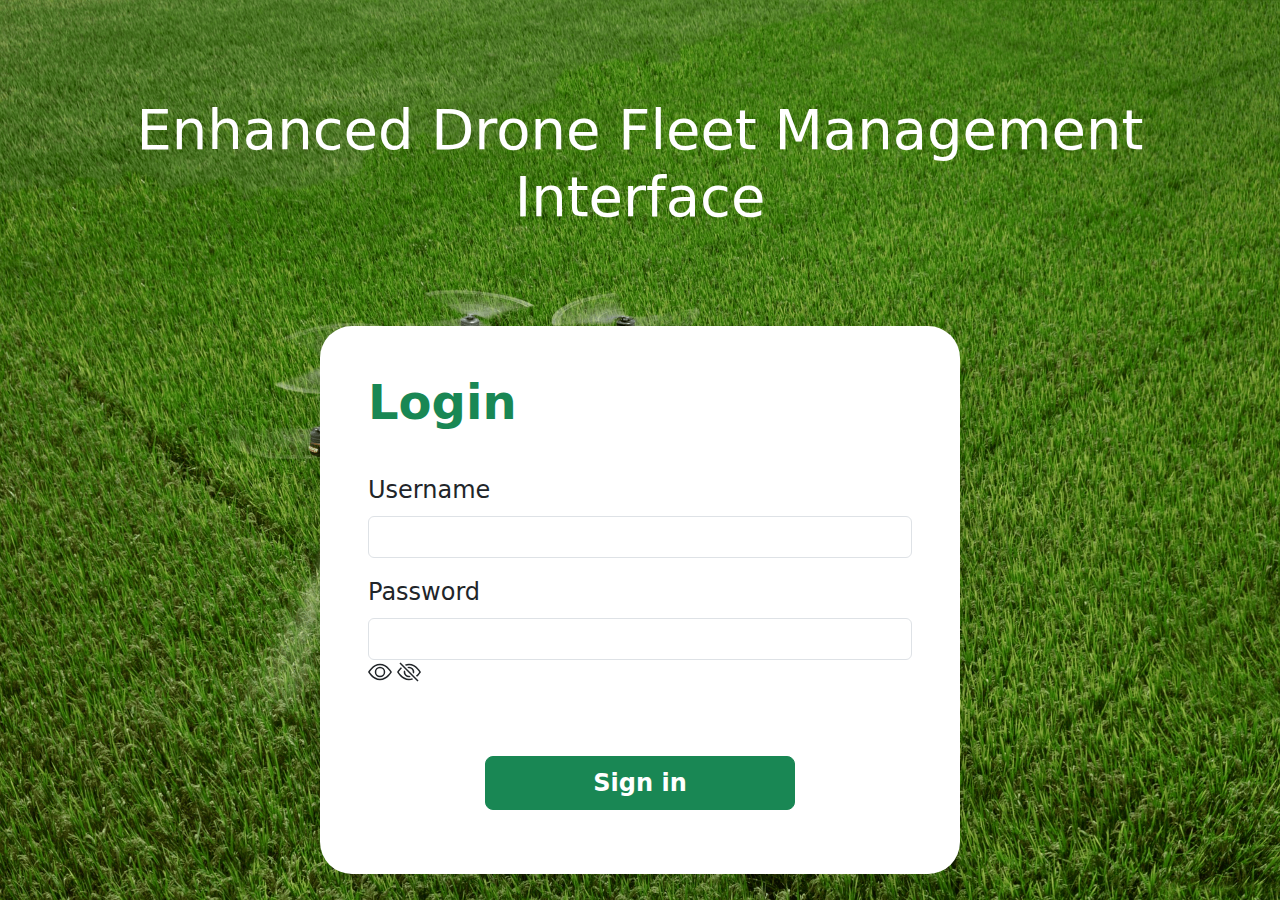
==== index.html @ ec28215e "login page" ====
<html lang="en">

<head>
    <meta charset="UTF-8">
    <meta name="viewport" content="width=device-width, initial-scale=1.0">
    <title>Document</title>
    <link rel="stylesheet" href="/bootstrap/css/bootstrap.min.css">
    <link rel="stylesheet" href="/assets/css/custom.css">
</head>

<body class="m-0 p-0">
    <main>
        <section class="min-vh-100 row flex-column justify-content-flex-start align-items-center m-0">
            <img src="/assets/images/drone.png" alt="background"
                class="img-fluid position-absolute w-100 h-100 overflow-hidden z-n1 p-0">
            <h1 class="text-center text-white display-4 fw-normal mt-6 mb-6">Enhanced Drone Fleet Management Interface
            </h1>
            <div class="col-11 col-sm-8 col-lg-6 col-xxl-4 border-0 shadow-lg p-5 rounded-5 bg-white">
                <h1 class="display-5 fw-semibold mb-5 text-success">Login</h1>
                <form class="row g-3 flex-column">
                    <div class="col-12 my-2">
                        <label for="inputUsername" class="form-label fs-4 fst-normal">Username</label>
                        <input type="text" class="form-control py-2" id="inputUsername">
                    </div>
                    <div class="col-12 my-2">
                        <label for="inputPassword" class="form-label fs-4 fst-normal">Password</label>
                        <input type="password" class="form-control py-2" id="inputPassword">
                        <svg xmlns="http://www.w3.org/2000/svg" width="24" height="24" fill="currentColor"
                            class="bi bi-eye" viewBox="0 0 16 16">
                            <path
                                d="M16 8s-3-5.5-8-5.5S0 8 0 8s3 5.5 8 5.5S16 8 16 8M1.173 8a13 13 0 0 1 1.66-2.043C4.12 4.668 5.88 3.5 8 3.5s3.879 1.168 5.168 2.457A13 13 0 0 1 14.828 8q-.086.13-.195.288c-.335.48-.83 1.12-1.465 1.755C11.879 11.332 10.119 12.5 8 12.5s-3.879-1.168-5.168-2.457A13 13 0 0 1 1.172 8z" />
                            <path
                                d="M8 5.5a2.5 2.5 0 1 0 0 5 2.5 2.5 0 0 0 0-5M4.5 8a3.5 3.5 0 1 1 7 0 3.5 3.5 0 0 1-7 0" />
                        </svg>
                        <svg xmlns="http://www.w3.org/2000/svg" width="24" height="24" fill="currentColor"
                            class="bi bi-eye-slash" viewBox="0 0 16 16">
                            <path
                                d="M13.359 11.238C15.06 9.72 16 8 16 8s-3-5.5-8-5.5a7 7 0 0 0-2.79.588l.77.771A6 6 0 0 1 8 3.5c2.12 0 3.879 1.168 5.168 2.457A13 13 0 0 1 14.828 8q-.086.13-.195.288c-.335.48-.83 1.12-1.465 1.755q-.247.248-.517.486z" />
                            <path
                                d="M11.297 9.176a3.5 3.5 0 0 0-4.474-4.474l.823.823a2.5 2.5 0 0 1 2.829 2.829zm-2.943 1.299.822.822a3.5 3.5 0 0 1-4.474-4.474l.823.823a2.5 2.5 0 0 0 2.829 2.829" />
                            <path
                                d="M3.35 5.47q-.27.24-.518.487A13 13 0 0 0 1.172 8l.195.288c.335.48.83 1.12 1.465 1.755C4.121 11.332 5.881 12.5 8 12.5c.716 0 1.39-.133 2.02-.36l.77.772A7 7 0 0 1 8 13.5C3 13.5 0 8 0 8s.939-1.721 2.641-3.238l.708.709zm10.296 8.884-12-12 .708-.708 12 12z" />
                        </svg>
                    </div>
                    <div class="col-7 mx-auto">
                        <button type="submit" class="btn btn-success btn-lg w-100 mt-5 fs-4 fw-semibold">Sign
                            in</button>
                    </div>
                </form>
            </div>
        </section>
    </main>

    <script async defer src="/bootstrap-5.3.3-dist/js/bootstrap.min.js"></script>
</body>

</html>
---- assets/css/custom.css ----
.mt-6{
    margin-top: 6rem;
}
.mb-6{
    margin-bottom: 6rem;
}
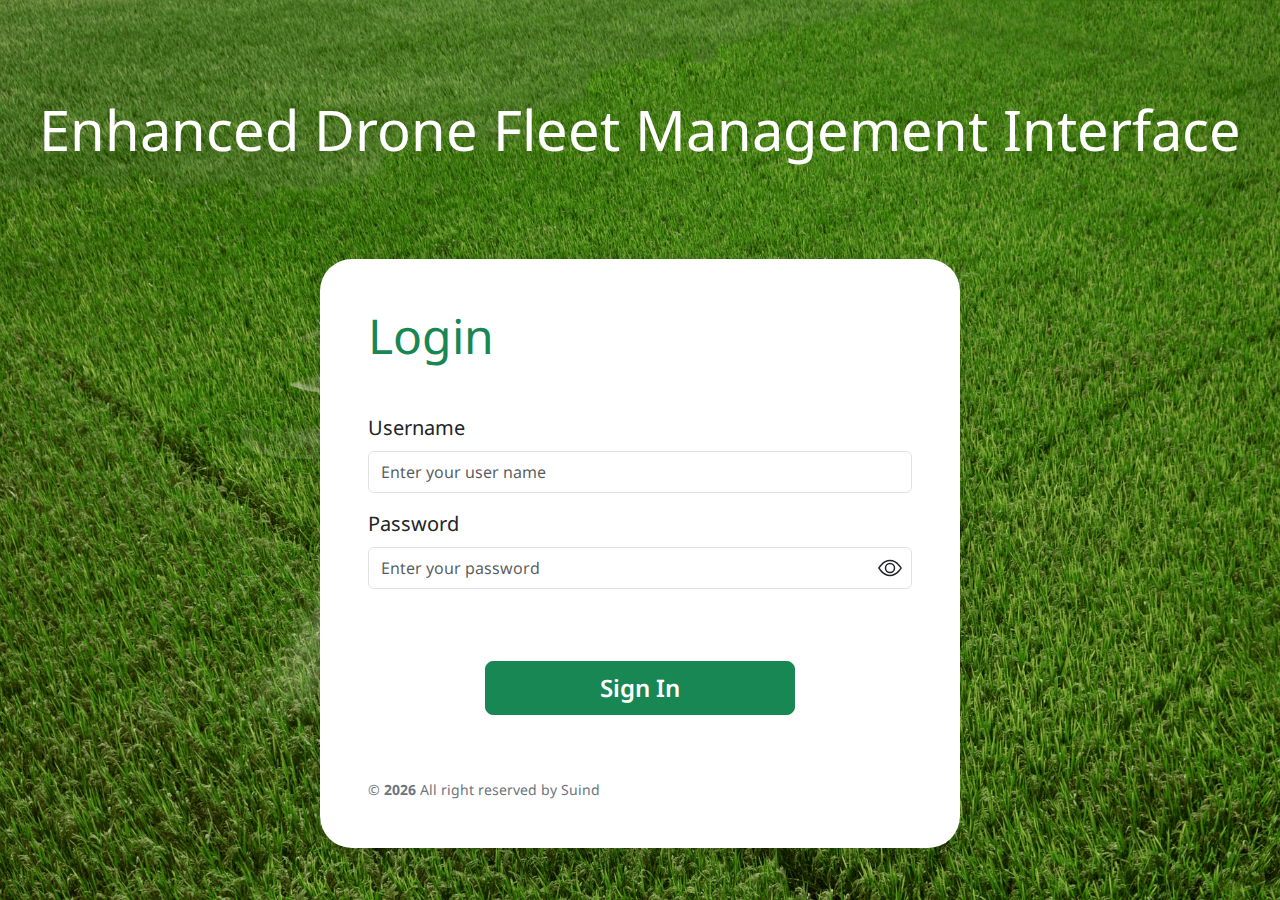
==== commit f8854142: "second commit" ====
--- a/index.html
+++ b/index.html
@@ -6,52 +6,73 @@
     <title>Document</title>
     <link rel="stylesheet" href="/bootstrap/css/bootstrap.min.css">
     <link rel="stylesheet" href="/assets/css/custom.css">
+    <link rel="preconnect" href="https://fonts.googleapis.com">
+    <link rel="preconnect" href="https://fonts.gstatic.com" crossorigin>
+    <link href="https://fonts.googleapis.com/css2?family=Noto+Sans:ital,wght@0,100..900;1,100..900&display=swap" rel="stylesheet">
 </head>
 
-<body class="m-0 p-0">
+<body class="m-0 p-0 noto-sans">
     <main>
-        <section class="min-vh-100 row flex-column justify-content-flex-start align-items-center m-0">
-            <img src="/assets/images/drone.png" alt="background"
-                class="img-fluid position-absolute w-100 h-100 overflow-hidden z-n1 p-0">
+        <section class="min-vh-100 row flex-column justify-content-flex-start align-items-center m-0"
+            style="background-image: url(/assets/images/drone.png); background-repeat: no-repeat; background-size: cover;">
             <h1 class="text-center text-white display-4 fw-normal mt-6 mb-6">Enhanced Drone Fleet Management Interface
             </h1>
             <div class="col-11 col-sm-8 col-lg-6 col-xxl-4 border-0 shadow-lg p-5 rounded-5 bg-white">
-                <h1 class="display-5 fw-semibold mb-5 text-success">Login</h1>
-                <form class="row g-3 flex-column">
-                    <div class="col-12 my-2">
-                        <label for="inputUsername" class="form-label fs-4 fst-normal">Username</label>
-                        <input type="text" class="form-control py-2" id="inputUsername">
-                    </div>
-                    <div class="col-12 my-2">
-                        <label for="inputPassword" class="form-label fs-4 fst-normal">Password</label>
-                        <input type="password" class="form-control py-2" id="inputPassword">
-                        <svg xmlns="http://www.w3.org/2000/svg" width="24" height="24" fill="currentColor"
-                            class="bi bi-eye" viewBox="0 0 16 16">
-                            <path
-                                d="M16 8s-3-5.5-8-5.5S0 8 0 8s3 5.5 8 5.5S16 8 16 8M1.173 8a13 13 0 0 1 1.66-2.043C4.12 4.668 5.88 3.5 8 3.5s3.879 1.168 5.168 2.457A13 13 0 0 1 14.828 8q-.086.13-.195.288c-.335.48-.83 1.12-1.465 1.755C11.879 11.332 10.119 12.5 8 12.5s-3.879-1.168-5.168-2.457A13 13 0 0 1 1.172 8z" />
-                            <path
-                                d="M8 5.5a2.5 2.5 0 1 0 0 5 2.5 2.5 0 0 0 0-5M4.5 8a3.5 3.5 0 1 1 7 0 3.5 3.5 0 0 1-7 0" />
-                        </svg>
-                        <svg xmlns="http://www.w3.org/2000/svg" width="24" height="24" fill="currentColor"
-                            class="bi bi-eye-slash" viewBox="0 0 16 16">
-                            <path
-                                d="M13.359 11.238C15.06 9.72 16 8 16 8s-3-5.5-8-5.5a7 7 0 0 0-2.79.588l.77.771A6 6 0 0 1 8 3.5c2.12 0 3.879 1.168 5.168 2.457A13 13 0 0 1 14.828 8q-.086.13-.195.288c-.335.48-.83 1.12-1.465 1.755q-.247.248-.517.486z" />
-                            <path
-                                d="M11.297 9.176a3.5 3.5 0 0 0-4.474-4.474l.823.823a2.5 2.5 0 0 1 2.829 2.829zm-2.943 1.299.822.822a3.5 3.5 0 0 1-4.474-4.474l.823.823a2.5 2.5 0 0 0 2.829 2.829" />
-                            <path
-                                d="M3.35 5.47q-.27.24-.518.487A13 13 0 0 0 1.172 8l.195.288c.335.48.83 1.12 1.465 1.755C4.121 11.332 5.881 12.5 8 12.5c.716 0 1.39-.133 2.02-.36l.77.772A7 7 0 0 1 8 13.5C3 13.5 0 8 0 8s.939-1.721 2.641-3.238l.708.709zm10.296 8.884-12-12 .708-.708 12 12z" />
-                        </svg>
-                    </div>
-                    <div class="col-7 mx-auto">
-                        <button type="submit" class="btn btn-success btn-lg w-100 mt-5 fs-4 fw-semibold">Sign
-                            in</button>
-                    </div>
-                </form>
+                <div class="d-flex flex-column justify-content-between">
+                    <h1 class="display-5 fw-normal text-success">Login</h1>
+                    <form class="row g-3 flex-column py-5">
+                        <div class="col-12 my-2">
+                            <label for="inputUsername" class="form-label fs-5 fst-normal">Username</label>
+                            <input type="text" class="form-control py-2" id="inputUsername"
+                                placeholder="Enter your user name" value="">
+                        </div>
+                        <div class="col-12 my-2">
+                            <label for="inputPassword" class="form-label fs-5 fst-normal">Password</label>
+                            <div class="input-group d-flex justify-content-between align-items-center border-0">
+                                <input type="password" class="form-control py-2 rounded" id="inputPassword" value=""
+                                    placeholder="Enter your password">
+                                <div class="d-flex justify-content-center align-items-center z-10 position-absolute"
+                                    onclick="onEyeClick()" style="cursor: pointer; right: 10px;">
+                                    <svg id="passwordVisible" xmlns="http://www.w3.org/2000/svg" width="24" height="24"
+                                        fill="currentColor" class="right bi bi-eye d-block" viewBox="0 0 16 16">
+                                        <path
+                                            d="M16 8s-3-5.5-8-5.5S0 8 0 8s3 5.5 8 5.5S16 8 16 8M1.173 8a13 13 0 0 1 1.66-2.043C4.12 4.668 5.88 3.5 8 3.5s3.879 1.168 5.168 2.457A13 13 0 0 1 14.828 8q-.086.13-.195.288c-.335.48-.83 1.12-1.465 1.755C11.879 11.332 10.119 12.5 8 12.5s-3.879-1.168-5.168-2.457A13 13 0 0 1 1.172 8z" />
+                                        <path
+                                            d="M8 5.5a2.5 2.5 0 1 0 0 5 2.5 2.5 0 0 0 0-5M4.5 8a3.5 3.5 0 1 1 7 0 3.5 3.5 0 0 1-7 0" />
+                                    </svg>
+                                    <svg id="passwordNotVisible" xmlns="http://www.w3.org/2000/svg" width="24"
+                                        height="24" fill="currentColor" class="right bi bi-eye-slash d-none"
+                                        viewBox="0 0 16 16" style="display: none;">
+                                        <path
+                                            d="M13.359 11.238C15.06 9.72 16 8 16 8s-3-5.5-8-5.5a7 7 0 0 0-2.79.588l.77.771A6 6 0 0 1 8 3.5c2.12 0 3.879 1.168 5.168 2.457A13 13 0 0 1 14.828 8q-.086.13-.195.288c-.335.48-.83 1.12-1.465 1.755q-.247.248-.517.486z" />
+                                        <path
+                                            d="M11.297 9.176a3.5 3.5 0 0 0-4.474-4.474l.823.823a2.5 2.5 0 0 1 2.829 2.829zm-2.943 1.299.822.822a3.5 3.5 0 0 1-4.474-4.474l.823.823a2.5 2.5 0 0 0 2.829 2.829" />
+                                        <path
+                                            d="M3.35 5.47q-.27.24-.518.487A13 13 0 0 0 1.172 8l.195.288c.335.48.83 1.12 1.465 1.755C4.121 11.332 5.881 12.5 8 12.5c.716 0 1.39-.133 2.02-.36l.77.772A7 7 0 0 1 8 13.5C3 13.5 0 8 0 8s.939-1.721 2.641-3.238l.708.709zm10.296 8.884-12-12 .708-.708 12 12z" />
+                                    </svg>
+                                </div>
+                            </div>
+                        </div>
+                        <div class="col-7 mx-auto">
+                            <a href="/dashboard.html" class="btn btn-success btn-lg w-100 mt-5 fs-4 fw-semibold">Sign
+                                In</a>
+                        </div>
+                    </form>
+                    <footer>
+                        <small class="text-secondary">&copy; <span id="dateid"></span> All right reserved by
+                            Suind</small>
+                    </footer>
+                </div>
             </div>
         </section>
     </main>
-
-    <script async defer src="/bootstrap-5.3.3-dist/js/bootstrap.min.js"></script>
+    <script async defer src="/index.js"></script>
+    <script>
+        document.addEventListener('DOMContentLoaded', function () {
+            const date = new Date();
+            document.getElementById('dateid').innerHTML = `<strong>${date.getFullYear()}</strong>`;
+        });
+    </script>
 </body>
 
 </html>--- a/assets/css/custom.css
+++ b/assets/css/custom.css
@@ -1,6 +1,63 @@
+.noto-sans {
+  font-family: "Noto Sans", sans-serif !important;
+  font-optical-sizing: auto;
+  font-style: normal;
+}
+
 .mt-6{
     margin-top: 6rem;
 }
+
 .mb-6{
     margin-bottom: 6rem;
+}
+
+.z-10{
+    z-index: 10;
+}
+.nav-pills .nav-link.active{
+    background-color: rgb(25,135,84);
+    color: #fff !important;
+}
+
+.nav-link.active svg,
+.nav-link.active svg path{
+    fill: #fff;
+}
+
+.drone-image{
+    border-radius: 5px;
+    border-bottom-left-radius: 0px;
+    border-bottom-right-radius: 0px;
+}
+
+.card-text{
+    min-height: 100px;
+}
+
+.drone-info {
+    width: 100%;
+}
+
+.drone-info span,
+.card-text span{
+    color: rgb(25,135,84);
+    font-weight: 500;
+    padding-left: 8px;
+}
+
+.drone-info li{
+   list-style-type: none;
+}
+
+@media screen and (min-width: 1500px) {
+    .drone-info {
+        width: 49%;
+    }
+}
+
+@media screen and (max-width: 767px) {
+    .card {
+        width: 90%;
+    }
 }